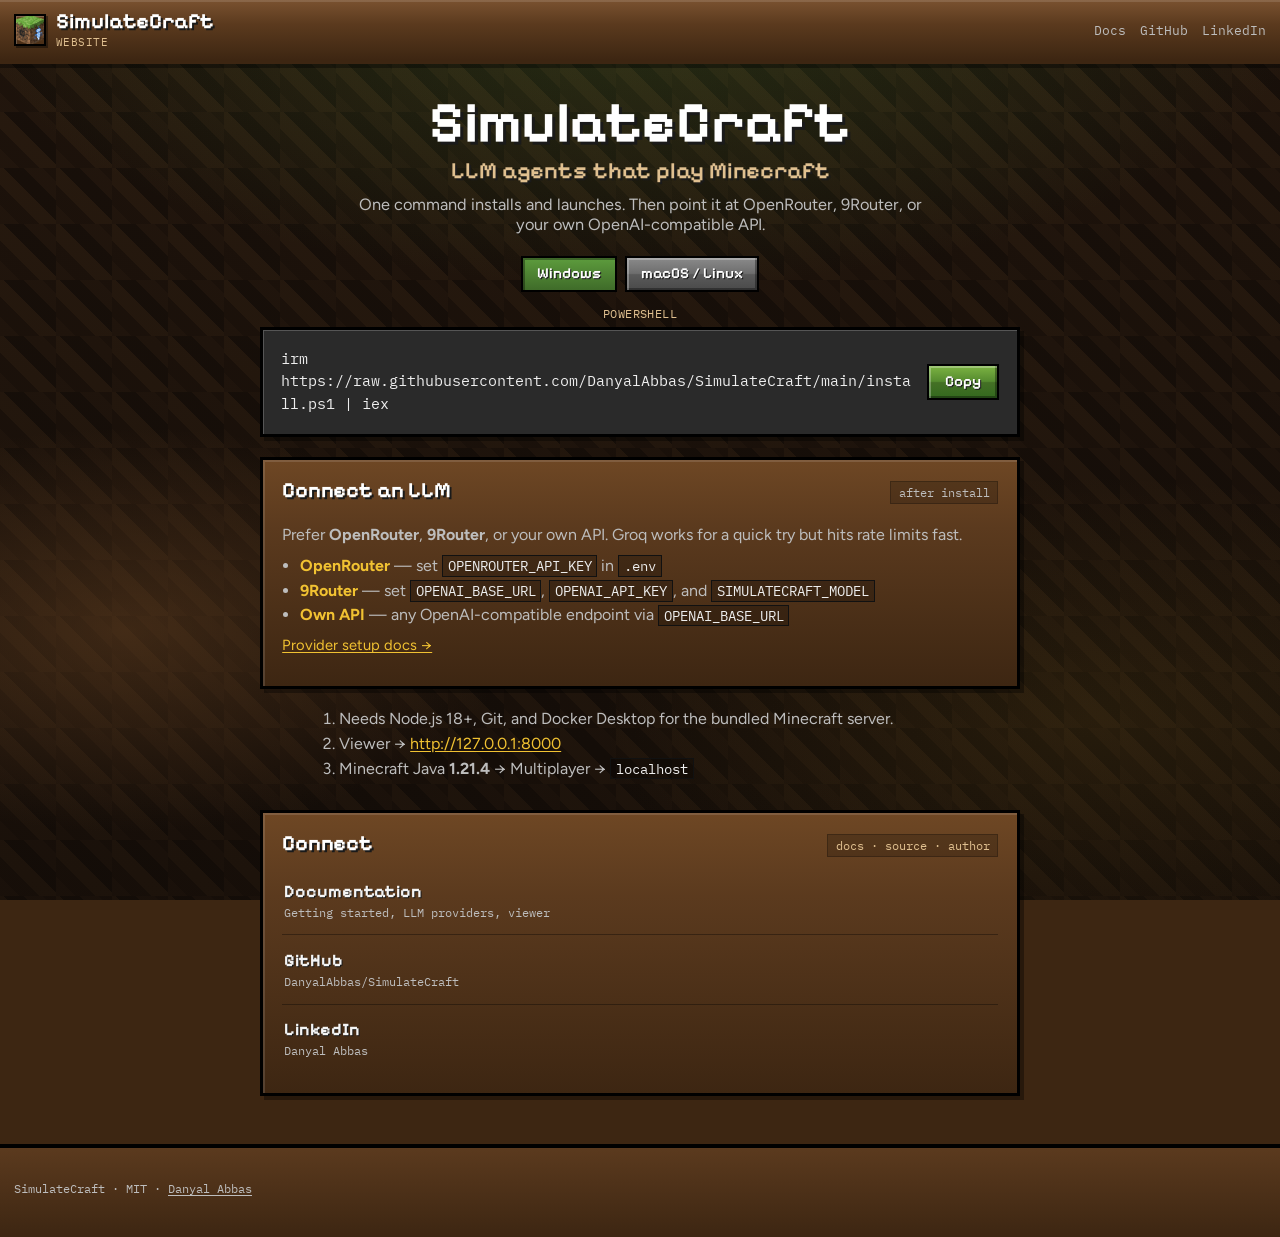
==== index.html @ f3c2bd9a "initial" ====
<!DOCTYPE html>
<html lang="en">
<head>
  <meta charset="utf-8" />
  <meta name="viewport" content="width=device-width, initial-scale=1" />
  <title>SimulateCraft — LLM agents in Minecraft</title>
  <meta name="description" content="Spawn LLM-powered agents in Minecraft. Install in one command, then connect OpenRouter, 9Router, or your own API." />
  <link rel="icon" type="image/png" href="assets/icon.png" />
  <link rel="apple-touch-icon" href="assets/icon.png" />
  <link rel="preconnect" href="https://fonts.googleapis.com" />
  <link rel="preconnect" href="https://fonts.gstatic.com" crossorigin />
  <link href="https://fonts.googleapis.com/css2?family=IBM+Plex+Mono:wght@400;500&family=Pixelify+Sans:wght@500;600;700&family=Figtree:wght@400;500;600;700&display=swap" rel="stylesheet" />
  <link rel="stylesheet" href="styles.css" />
</head>
<body>
  <div class="world-bg" aria-hidden="true"></div>

  <header class="topbar">
    <a class="brand" href="#top">
      <img class="brand-icon" src="assets/icon.png" alt="" width="32" height="32" />
      <span class="brand-text">
        <span class="brand-name">SimulateCraft</span>
        <span class="tagline">Website</span>
      </span>
    </a>
    <nav class="nav">
      <a href="https://danyalabbas.github.io/SimulateCraft/">Docs</a>
      <a href="https://github.com/DanyalAbbas/SimulateCraft">GitHub</a>
      <a href="https://www.linkedin.com/in/danyalabbas">LinkedIn</a>
    </nav>
  </header>

  <main id="top" class="center-stage">
    <section class="hero-install" aria-label="Install SimulateCraft">
      <p class="hero-brand">SimulateCraft</p>
      <h1>LLM agents that play Minecraft</h1>
      <p class="lede">One command installs and launches. Then point it at OpenRouter, 9Router, or your own OpenAI-compatible API.</p>

      <div class="os-tabs" role="tablist" aria-label="Operating system">
        <button type="button" class="mc-btn is-active" data-os="windows" role="tab" aria-selected="true">Windows</button>
        <button type="button" class="mc-btn" data-os="unix" role="tab" aria-selected="false">macOS / Linux</button>
      </div>

      <div class="cmd-panel is-active" data-panel="windows">
        <p class="panel-label">PowerShell</p>
        <div class="cmd cmd-hero">
          <code id="cmd-win">irm https://raw.githubusercontent.com/DanyalAbbas/SimulateCraft/main/install.ps1 | iex</code>
          <button type="button" class="mc-btn mc-btn-green copy" data-copy="cmd-win">Copy</button>
        </div>
      </div>

      <div class="cmd-panel" data-panel="unix" hidden>
        <p class="panel-label">Terminal</p>
        <div class="cmd cmd-hero">
          <code id="cmd-unix">curl -fsSL https://raw.githubusercontent.com/DanyalAbbas/SimulateCraft/main/install.sh | bash</code>
          <button type="button" class="mc-btn mc-btn-green copy" data-copy="cmd-unix">Copy</button>
        </div>
      </div>

      <div class="llm-note panel">
        <div class="panel-title">
          <h2>Connect an LLM</h2>
          <p class="panel-sub">after install</p>
        </div>
        <p>Prefer <strong>OpenRouter</strong>, <strong>9Router</strong>, or your own API. Groq works for a quick try but hits rate limits fast.</p>
        <ul class="llm-list">
          <li><span class="who">OpenRouter</span> — set <code>OPENROUTER_API_KEY</code> in <code>.env</code></li>
          <li><span class="who">9Router</span> — set <code>OPENAI_BASE_URL</code>, <code>OPENAI_API_KEY</code>, and <code>SIMULATECRAFT_MODEL</code></li>
          <li><span class="who">Own API</span> — any OpenAI-compatible endpoint via <code>OPENAI_BASE_URL</code></li>
        </ul>
        <p class="hint"><a href="https://danyalabbas.github.io/SimulateCraft/llm-providers/">Provider setup docs →</a></p>
      </div>

      <ol class="after">
        <li>Needs Node.js 18+, Git, and Docker Desktop for the bundled Minecraft server.</li>
        <li>Viewer → <a href="http://127.0.0.1:8000">http://127.0.0.1:8000</a></li>
        <li>Minecraft Java <strong>1.21.4</strong> → Multiplayer → <code>localhost</code></li>
      </ol>
    </section>

    <section class="links" id="connect">
      <div class="section-inner panel">
        <div class="panel-title">
          <h2>Connect</h2>
          <p class="panel-sub">docs · source · author</p>
        </div>
        <ul class="link-list">
          <li>
            <a href="https://danyalabbas.github.io/SimulateCraft/">
              <span class="link-title">Documentation</span>
              <span class="link-meta">Getting started, LLM providers, viewer</span>
            </a>
          </li>
          <li>
            <a href="https://github.com/DanyalAbbas/SimulateCraft">
              <span class="link-title">GitHub</span>
              <span class="link-meta">DanyalAbbas/SimulateCraft</span>
            </a>
          </li>
          <li>
            <a href="https://www.linkedin.com/in/danyalabbas">
              <span class="link-title">LinkedIn</span>
              <span class="link-meta">Danyal Abbas</span>
            </a>
          </li>
        </ul>
      </div>
    </section>
  </main>

  <footer class="foot">
    <p>SimulateCraft · MIT · <a href="https://github.com/DanyalAbbas">Danyal Abbas</a></p>
  </footer>

  <script src="site.js"></script>
</body>
</html>
---- styles.css ----
:root {
  --dirt: #5b3a1e;
  --dirt-dark: #3d2612;
  --dirt-mid: #6e4724;
  --grass: #5d9c3d;
  --grass-dark: #3f6b29;
  --grass-light: #8bc34a;
  --ink: #f4f4f4;
  --ink-dim: #bdbdbd;
  --gold: #f1c232;
  --font-pixel: "Pixelify Sans", sans-serif;
  --font-ui: "Figtree", sans-serif;
  --font-mono: "IBM Plex Mono", ui-monospace, monospace;
}

*, *::before, *::after { box-sizing: border-box; }
html { scroll-behavior: smooth; }

body {
  margin: 0;
  min-height: 100vh;
  color: var(--ink);
  font-family: var(--font-ui);
  background: var(--dirt-dark);
  position: relative;
  display: flex;
  flex-direction: column;
}

a { color: var(--gold); text-underline-offset: 0.15em; }
a:hover { color: #ffe082; }

.world-bg {
  pointer-events: none;
  position: fixed;
  inset: 0;
  z-index: 0;
  background-color: #1a120c;
  background-image:
    radial-gradient(ellipse 90% 55% at 50% 0%, rgba(93, 156, 61, 0.22), transparent 58%),
    radial-gradient(ellipse 70% 50% at 85% 80%, rgba(241, 194, 50, 0.08), transparent 55%),
    radial-gradient(ellipse 60% 45% at 10% 70%, rgba(110, 71, 36, 0.45), transparent 50%),
    linear-gradient(180deg, rgba(12, 8, 5, 0.25) 0%, rgba(12, 8, 5, 0.55) 100%),
    repeating-linear-gradient(
      45deg,
      #2a1b10 0 14px,
      #23160d 14px 28px,
      #312012 28px 42px,
      #1c120b 42px 56px
    ),
    repeating-linear-gradient(
      -45deg,
      transparent 0 18px,
      rgba(0, 0, 0, 0.12) 18px 36px
    );
  background-size: auto, auto, auto, auto, 56px 56px, 56px 56px;
}

.topbar, main, .foot { position: relative; z-index: 1; }

.topbar {
  position: sticky;
  top: 0;
  z-index: 20;
  display: flex;
  align-items: center;
  justify-content: space-between;
  gap: 12px;
  min-height: 64px;
  padding: 8px 14px;
  border-bottom: 4px solid var(--dirt-dark);
  background: linear-gradient(180deg, #7a5230 0%, var(--dirt) 40%, var(--dirt-dark) 100%);
  box-shadow: inset 0 2px 0 rgba(255, 255, 255, 0.12), 0 4px 0 rgba(0, 0, 0, 0.35);
}

.brand {
  display: flex;
  align-items: center;
  gap: 10px;
  color: inherit;
  text-decoration: none;
  min-width: 0;
}

.brand-icon {
  width: 32px;
  height: 32px;
  flex-shrink: 0;
  object-fit: cover;
  border: 2px solid #000;
  box-shadow:
    inset 1px 1px 0 rgba(255, 255, 255, 0.2),
    2px 2px 0 rgba(0, 0, 0, 0.4);
  image-rendering: auto;
}

.hero-icon {
  display: block;
  width: clamp(72px, 16vw, 104px);
  height: clamp(72px, 16vw, 104px);
  margin: 0 auto 0.85rem;
  object-fit: cover;
  border: 3px solid #000;
  box-shadow:
    inset 2px 2px 0 rgba(255, 255, 255, 0.15),
    4px 4px 0 rgba(0, 0, 0, 0.45);
}

.brand-text { display: flex; flex-direction: column; gap: 2px; min-width: 0; }
.brand-name {
  font-family: var(--font-pixel);
  font-size: 1.35rem;
  font-weight: 700;
  color: #fff;
  text-shadow: 2px 2px 0 #1a1a1a;
  line-height: 1;
}
.tagline {
  font-family: var(--font-mono);
  font-size: 0.7rem;
  color: #e0c090;
  letter-spacing: 0.04em;
  text-transform: uppercase;
}

.nav {
  display: flex;
  flex-wrap: wrap;
  align-items: center;
  justify-content: flex-end;
  gap: 8px 14px;
}
.nav a {
  color: var(--ink-dim);
  text-decoration: none;
  font-family: var(--font-mono);
  font-size: 0.8rem;
}
.nav a:hover { color: #fff; }

.mc-btn {
  appearance: none;
  display: inline-flex;
  align-items: center;
  justify-content: center;
  height: 36px;
  min-width: 72px;
  padding: 0 14px;
  font-family: var(--font-pixel);
  font-size: 0.95rem;
  font-weight: 600;
  color: #fff;
  text-decoration: none;
  text-shadow: 1px 1px 0 #1a1a1a;
  background: linear-gradient(180deg, #8a8a8a 0%, #6e6e6e 48%, #5a5a5a 52%, #4a4a4a 100%);
  border: 2px solid #000;
  box-shadow:
    inset 2px 2px 0 rgba(255, 255, 255, 0.28),
    inset -2px -2px 0 rgba(0, 0, 0, 0.35);
  cursor: pointer;
  line-height: 1;
  white-space: nowrap;
}
.mc-btn:hover { filter: brightness(1.08); color: #fff; }
.mc-btn:active {
  box-shadow: inset -1px -1px 0 rgba(255, 255, 255, 0.15), inset 2px 2px 0 rgba(0, 0, 0, 0.4);
  transform: translateY(1px);
}
.mc-btn-green {
  background: linear-gradient(180deg, #7cb342 0%, #558b2f 48%, #447025 52%, #33691e 100%);
}
.mc-btn.is-active {
  background: linear-gradient(180deg, #5d9c3d 0%, #3f6b29 100%);
  box-shadow: inset 2px 2px 0 rgba(0, 0, 0, 0.35);
}

.center-stage {
  flex: 1;
  display: flex;
  flex-direction: column;
  align-items: center;
  justify-content: center;
  padding: 2rem 1rem 3rem;
  gap: 2rem;
}

.hero-install {
  width: min(760px, 100%);
  text-align: center;
  animation: rise 0.7s ease-out both;
}

.hero-brand {
  margin: 0 0 0.4rem;
  font-family: var(--font-pixel);
  font-size: clamp(2.2rem, 7vw, 3.6rem);
  font-weight: 700;
  line-height: 0.95;
  color: #fff;
  text-shadow: 3px 3px 0 #1a1a1a;
}

.hero-install h1 {
  margin: 0 0 0.65rem;
  font-family: var(--font-pixel);
  font-size: clamp(1.1rem, 2.8vw, 1.45rem);
  font-weight: 600;
  color: #e0c090;
  text-shadow: 2px 2px 0 #1a1a1a;
}

.lede {
  margin: 0 auto 1.35rem;
  max-width: 36rem;
  color: var(--ink-dim);
  font-size: 1.02rem;
}

.os-tabs {
  display: inline-flex;
  flex-wrap: wrap;
  justify-content: center;
  gap: 8px;
  margin-bottom: 0.85rem;
}

.cmd-panel[hidden] { display: none !important; }
.cmd-panel { text-align: left; margin-bottom: 1.25rem; }

.panel-label {
  margin: 0 0 0.4rem;
  font-family: var(--font-mono);
  font-size: 0.72rem;
  color: #e0c090;
  letter-spacing: 0.04em;
  text-transform: uppercase;
  text-align: center;
}

.cmd {
  display: grid;
  grid-template-columns: 1fr auto;
  gap: 10px;
  align-items: center;
  padding: 0.95rem 1rem;
  background: #2a2a2a;
  border: 2px solid #111;
  box-shadow: inset 1px 1px 0 #555, 4px 4px 0 rgba(0, 0, 0, 0.35);
}

.cmd-hero {
  border-width: 3px;
  border-color: #000;
  padding: 1.1rem 1.15rem;
}

.cmd code {
  display: block;
  white-space: pre-wrap;
  word-break: break-word;
  font-family: var(--font-mono);
  font-size: clamp(0.78rem, 2vw, 0.92rem);
  line-height: 1.55;
  color: #eee;
  text-align: left;
}

.panel {
  background: linear-gradient(180deg, #6e4724 0%, var(--dirt) 30%, var(--dirt-dark) 100%);
  border: 3px solid #000;
  box-shadow: inset 2px 2px 0 rgba(255, 255, 255, 0.12), 4px 4px 0 rgba(0, 0, 0, 0.35);
  padding: 1.1rem 1.2rem 1.25rem;
  text-align: left;
}

.llm-note { margin-bottom: 1.25rem; }

.panel-title {
  display: flex;
  align-items: baseline;
  justify-content: space-between;
  gap: 12px;
  margin-bottom: 0.55rem;
  flex-wrap: wrap;
}

.panel-title h2 {
  margin: 0;
  font-family: var(--font-pixel);
  font-size: 1.35rem;
  color: #fff;
  text-shadow: 2px 2px 0 #1a1a1a;
}

.panel-sub {
  margin: 0;
  font-family: var(--font-mono);
  font-size: 0.72rem;
  color: #e0c090;
  border: 1px solid rgba(0, 0, 0, 0.25);
  background: rgba(0, 0, 0, 0.2);
  padding: 0.2rem 0.45rem;
}

.llm-note p { margin: 0 0 0.75rem; color: var(--ink-dim); }

.llm-list {
  margin: 0 0 0.75rem;
  padding-left: 1.1rem;
  color: var(--ink-dim);
}
.llm-list li + li { margin-top: 0.35rem; }
.llm-list .who { color: var(--gold); font-weight: 700; }
.llm-list code, .after code {
  font-family: var(--font-mono);
  font-size: 0.85em;
  color: #eee;
  background: rgba(0, 0, 0, 0.25);
  padding: 0.05rem 0.3rem;
  border: 1px solid #111;
}

.hint { margin: 0; font-size: 0.92rem; }

.after {
  margin: 0 auto;
  max-width: 40rem;
  padding-left: 1.2rem;
  color: var(--ink-dim);
  text-align: left;
}
.after li + li { margin-top: 0.35rem; }

.links { width: min(760px, 100%); }
.section-inner { width: 100%; }

.link-list { list-style: none; margin: 0; padding: 0; }
.link-list li { border-top: 1px solid rgba(0, 0, 0, 0.35); }
.link-list li:first-child { border-top: 0; }
.link-list a {
  display: flex;
  flex-direction: column;
  gap: 0.15rem;
  padding: 0.9rem 0.1rem;
  color: inherit;
  text-decoration: none;
}
.link-list a:hover { color: var(--gold); }
.link-title {
  font-family: var(--font-pixel);
  font-size: 1.1rem;
  font-weight: 700;
  text-shadow: 1px 1px 0 #1a1a1a;
}
.link-meta { color: var(--ink-dim); font-family: var(--font-mono); font-size: 0.78rem; }

.foot {
  padding: 1.25rem 14px 1.75rem;
  border-top: 4px solid #000;
  background: linear-gradient(180deg, var(--dirt) 0%, var(--dirt-dark) 100%);
  color: var(--ink-dim);
  font-family: var(--font-mono);
  font-size: 0.78rem;
}
.foot a { color: var(--ink-dim); }
.foot a:hover { color: var(--gold); }

@keyframes rise {
  from { opacity: 0; transform: translateY(12px); }
  to { opacity: 1; transform: translateY(0); }
}

@media (max-width: 720px) {
  .nav a { display: none; }
  .cmd { grid-template-columns: 1fr; }
  .mc-btn.copy { width: 100%; }
}
@media (prefers-reduced-motion: reduce) {
  html { scroll-behavior: auto; }
  .hero-install { animation: none; }
}
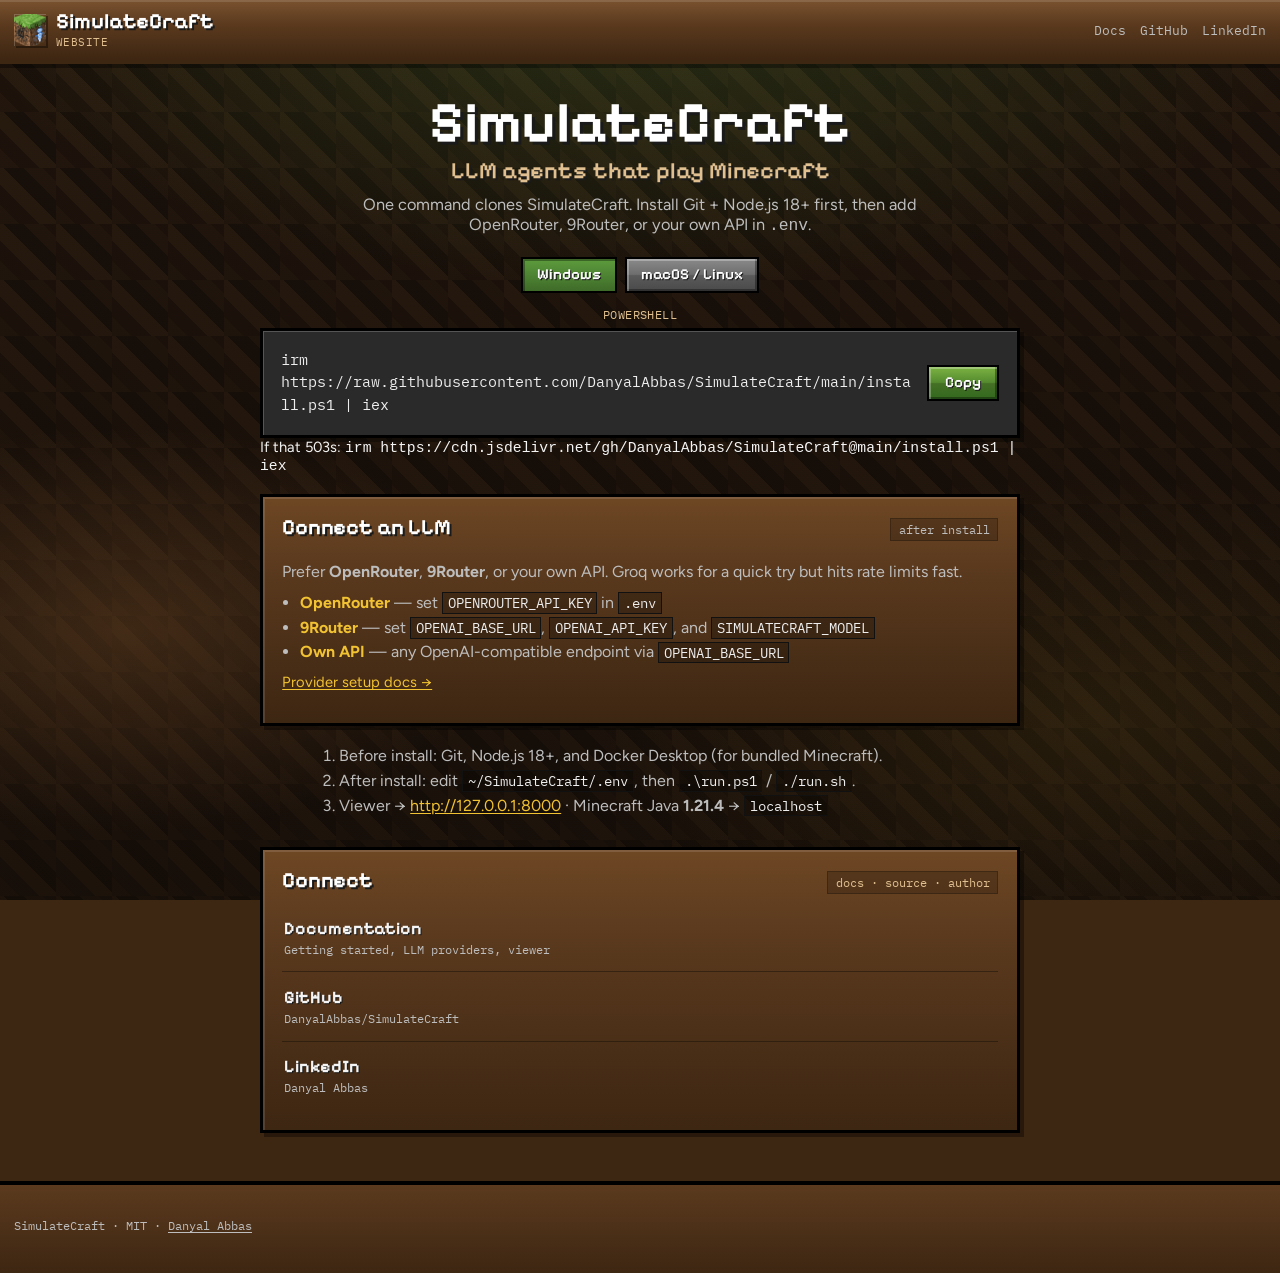
==== commit 243f7b38: "Add Google Sheets setup and agent form functionality" ====
--- a/index.html
+++ b/index.html
@@ -24,9 +24,9 @@
       </span>
     </a>
     <nav class="nav">
-      <a href="https://danyalabbas.github.io/SimulateCraft/">Docs</a>
-      <a href="https://github.com/DanyalAbbas/SimulateCraft">GitHub</a>
-      <a href="https://www.linkedin.com/in/danyalabbas">LinkedIn</a>
+      <a href="https://danyalabbas.github.io/SimulateCraft/" target="_blank" rel="noopener noreferrer">Docs</a>
+      <a href="https://github.com/DanyalAbbas/SimulateCraft" target="_blank" rel="noopener noreferrer">GitHub</a>
+      <a href="https://www.linkedin.com/in/danyalabbas" target="_blank" rel="noopener noreferrer">LinkedIn</a>
     </nav>
   </header>
 
@@ -34,7 +34,7 @@
     <section class="hero-install" aria-label="Install SimulateCraft">
       <p class="hero-brand">SimulateCraft</p>
       <h1>LLM agents that play Minecraft</h1>
-      <p class="lede">One command installs and launches. Then point it at OpenRouter, 9Router, or your own OpenAI-compatible API.</p>
+      <p class="lede">One command clones SimulateCraft. Install Git + Node.js 18+ first, then add OpenRouter, 9Router, or your own API in <code>.env</code>.</p>
 
       <div class="os-tabs" role="tablist" aria-label="Operating system">
         <button type="button" class="mc-btn is-active" data-os="windows" role="tab" aria-selected="true">Windows</button>
@@ -47,6 +47,7 @@
           <code id="cmd-win">irm https://raw.githubusercontent.com/DanyalAbbas/SimulateCraft/main/install.ps1 | iex</code>
           <button type="button" class="mc-btn mc-btn-green copy" data-copy="cmd-win">Copy</button>
         </div>
+        <p class="hint">If that 503s: <code>irm https://cdn.jsdelivr.net/gh/DanyalAbbas/SimulateCraft@main/install.ps1 | iex</code></p>
       </div>
 
       <div class="cmd-panel" data-panel="unix" hidden>
@@ -68,13 +69,13 @@
           <li><span class="who">9Router</span> — set <code>OPENAI_BASE_URL</code>, <code>OPENAI_API_KEY</code>, and <code>SIMULATECRAFT_MODEL</code></li>
           <li><span class="who">Own API</span> — any OpenAI-compatible endpoint via <code>OPENAI_BASE_URL</code></li>
         </ul>
-        <p class="hint"><a href="https://danyalabbas.github.io/SimulateCraft/llm-providers/">Provider setup docs →</a></p>
+        <p class="hint"><a href="https://danyalabbas.github.io/SimulateCraft/llm-providers/" target="_blank" rel="noopener noreferrer">Provider setup docs →</a></p>
       </div>
 
       <ol class="after">
-        <li>Needs Node.js 18+, Git, and Docker Desktop for the bundled Minecraft server.</li>
-        <li>Viewer → <a href="http://127.0.0.1:8000">http://127.0.0.1:8000</a></li>
-        <li>Minecraft Java <strong>1.21.4</strong> → Multiplayer → <code>localhost</code></li>
+        <li>Before install: Git, Node.js 18+, and Docker Desktop (for bundled Minecraft).</li>
+        <li>After install: edit <code>~/SimulateCraft/.env</code>, then <code>.\run.ps1</code> / <code>./run.sh</code>.</li>
+        <li>Viewer → <a href="http://127.0.0.1:8000">http://127.0.0.1:8000</a> · Minecraft Java <strong>1.21.4</strong> → <code>localhost</code></li>
       </ol>
     </section>
 
@@ -86,19 +87,19 @@
         </div>
         <ul class="link-list">
           <li>
-            <a href="https://danyalabbas.github.io/SimulateCraft/">
+            <a href="https://danyalabbas.github.io/SimulateCraft/" target="_blank" rel="noopener noreferrer">
               <span class="link-title">Documentation</span>
               <span class="link-meta">Getting started, LLM providers, viewer</span>
             </a>
           </li>
           <li>
-            <a href="https://github.com/DanyalAbbas/SimulateCraft">
+            <a href="https://github.com/DanyalAbbas/SimulateCraft" target="_blank" rel="noopener noreferrer">
               <span class="link-title">GitHub</span>
               <span class="link-meta">DanyalAbbas/SimulateCraft</span>
             </a>
           </li>
           <li>
-            <a href="https://www.linkedin.com/in/danyalabbas">
+            <a href="https://www.linkedin.com/in/danyalabbas" target="_blank" rel="noopener noreferrer">
               <span class="link-title">LinkedIn</span>
               <span class="link-meta">Danyal Abbas</span>
             </a>
@@ -109,7 +110,7 @@
   </main>
 
   <footer class="foot">
-    <p>SimulateCraft · MIT · <a href="https://github.com/DanyalAbbas">Danyal Abbas</a></p>
+    <p>SimulateCraft · MIT · <a href="https://github.com/DanyalAbbas" target="_blank" rel="noopener noreferrer">Danyal Abbas</a></p>
   </footer>
 
   <script src="site.js"></script>
--- a/styles.css
+++ b/styles.css
@@ -87,7 +87,6 @@
   height: 32px;
   flex-shrink: 0;
   object-fit: cover;
-  border: 2px solid #000;
   box-shadow:
     inset 1px 1px 0 rgba(255, 255, 255, 0.2),
     2px 2px 0 rgba(0, 0, 0, 0.4);
@@ -100,7 +99,6 @@
   height: clamp(72px, 16vw, 104px);
   margin: 0 auto 0.85rem;
   object-fit: cover;
-  border: 3px solid #000;
   box-shadow:
     inset 2px 2px 0 rgba(255, 255, 255, 0.15),
     4px 4px 0 rgba(0, 0, 0, 0.45);
@@ -375,6 +373,281 @@
   .cmd { grid-template-columns: 1fr; }
   .mc-btn.copy { width: 100%; }
 }
+/* ============================================================
+   FORM STYLES
+   ============================================================ */
+
+.agent-form {
+  width: min(1100px, 100%);
+}
+
+.form-layout {
+  display: grid;
+  grid-template-columns: 1fr 380px;
+  gap: 1.5rem;
+  align-items: start;
+}
+
+.form-left {
+  display: flex;
+  flex-direction: column;
+  gap: 1.5rem;
+}
+
+.form-right {
+  display: flex;
+  flex-direction: column;
+  gap: 1.5rem;
+  position: sticky;
+  top: 80px;
+}
+
+.form-section {
+  display: flex;
+  flex-direction: column;
+  gap: 1rem;
+}
+
+.form-group {
+  display: flex;
+  flex-direction: column;
+  gap: 0.35rem;
+}
+
+.form-label {
+  font-family: var(--font-pixel);
+  font-size: 0.95rem;
+  color: #fff;
+  text-shadow: 1px 1px 0 #1a1a1a;
+}
+
+.form-input {
+  font-family: var(--font-ui);
+  font-size: 1rem;
+  padding: 0.6rem 0.75rem;
+  background: rgba(0, 0, 0, 0.3);
+  border: 2px solid #000;
+  color: var(--ink);
+  box-shadow: inset 1px 1px 0 #555;
+}
+
+.form-input:focus {
+  outline: 2px solid var(--gold);
+  outline-offset: 2px;
+}
+
+.form-input::placeholder {
+  color: var(--ink-dim);
+  opacity: 0.6;
+}
+
+.form-textarea {
+  resize: vertical;
+  min-height: 80px;
+}
+
+.radio-row {
+  display: flex;
+  flex-wrap: wrap;
+  gap: 8px;
+}
+
+.radio-btn {
+  cursor: pointer;
+}
+
+.radio-btn input[type="radio"] {
+  display: none;
+}
+
+.radio-btn.is-active {
+  background: linear-gradient(180deg, #5d9c3d 0%, #3f6b29 100%);
+  box-shadow: inset 2px 2px 0 rgba(0, 0, 0, 0.35);
+}
+
+.radio-btn:has(input:checked) {
+  background: linear-gradient(180deg, #5d9c3d 0%, #3f6b29 100%);
+  box-shadow: inset 2px 2px 0 rgba(0, 0, 0, 0.35);
+}
+
+/* QUIZ */
+.quiz-intro {
+  margin: 0;
+  color: var(--ink-dim);
+  font-size: 0.95rem;
+}
+
+.quiz-container {
+  display: flex;
+  flex-direction: column;
+  gap: 1.1rem;
+}
+
+.quiz-question {
+  padding: 0.75rem 0.85rem;
+  background: rgba(0, 0, 0, 0.2);
+  border: 2px solid rgba(0, 0, 0, 0.3);
+}
+
+.quiz-text {
+  margin: 0 0 0.5rem;
+  color: var(--ink);
+  font-size: 0.95rem;
+}
+
+.quiz-scale {
+  display: flex;
+  align-items: center;
+  gap: 0.5rem;
+  flex-wrap: wrap;
+}
+
+.scale-label {
+  font-family: var(--font-mono);
+  font-size: 0.65rem;
+  color: var(--ink-dim);
+  text-transform: uppercase;
+  letter-spacing: 0.04em;
+  min-width: 50px;
+}
+
+.quiz-options {
+  display: flex;
+  gap: 6px;
+}
+
+.quiz-opt {
+  cursor: pointer;
+}
+
+.quiz-opt input[type="radio"] {
+  display: none;
+}
+
+.quiz-num {
+  display: inline-flex;
+  align-items: center;
+  justify-content: center;
+  width: 32px;
+  height: 32px;
+  font-family: var(--font-mono);
+  font-size: 0.85rem;
+  font-weight: 500;
+  color: var(--ink);
+  background: rgba(0, 0, 0, 0.3);
+  border: 2px solid #000;
+  box-shadow: inset 1px 1px 0 rgba(255, 255, 255, 0.15);
+  transition: background 0.15s;
+}
+
+.quiz-opt input[type="radio"]:checked + .quiz-num {
+  background: var(--grass);
+  color: #fff;
+  text-shadow: 1px 1px 0 #1a1a1a;
+}
+
+.quiz-num:hover {
+  background: rgba(93, 156, 61, 0.4);
+}
+
+/* CHART */
+.chart-wrap {
+  display: flex;
+  flex-direction: column;
+  align-items: center;
+  gap: 0.5rem;
+  margin-top: 0.5rem;
+}
+
+.chart-label {
+  margin: 0;
+  font-family: var(--font-mono);
+  font-size: 0.75rem;
+  color: var(--ink-dim);
+  text-transform: uppercase;
+}
+
+/* SKIN VIEWER */
+.skin-intro {
+  margin: 0;
+  color: var(--ink-dim);
+  font-size: 0.95rem;
+}
+
+.skin-viewer-wrap {
+  display: flex;
+  justify-content: center;
+  background: rgba(0, 0, 0, 0.25);
+  border: 2px solid #000;
+  padding: 0.5rem;
+}
+
+#skin-viewer {
+  display: block;
+}
+
+.skin-actions {
+  display: flex;
+  align-items: center;
+  gap: 1rem;
+  margin-top: 0.5rem;
+}
+
+.skin-name {
+  font-family: var(--font-mono);
+  font-size: 0.85rem;
+  color: var(--gold);
+}
+
+/* SUBMIT */
+.submit-row {
+  display: flex;
+  justify-content: center;
+}
+
+.submit-btn {
+  height: 44px;
+  min-width: 160px;
+  font-size: 1.1rem;
+}
+
+.form-status {
+  text-align: center;
+  font-family: var(--font-mono);
+  font-size: 0.85rem;
+  padding: 0.6rem 0.8rem;
+  border: 2px solid #000;
+}
+
+.form-success {
+  background: rgba(93, 156, 61, 0.3);
+  color: var(--grass-light);
+  border-color: var(--grass);
+}
+
+.form-error {
+  background: rgba(200, 40, 40, 0.3);
+  color: #ff8a80;
+  border-color: #c62828;
+}
+
+/* RESPONSIVE */
+@media (max-width: 900px) {
+  .form-layout {
+    grid-template-columns: 1fr;
+  }
+  .form-right {
+    position: static;
+  }
+}
+
+@media (max-width: 720px) {
+  .quiz-scale { flex-direction: column; align-items: flex-start; }
+  .scale-label { min-width: auto; }
+  .skin-viewer-wrap { overflow: hidden; }
+  #skin-viewer { max-width: 100%; height: auto; }
+}
+
 @media (prefers-reduced-motion: reduce) {
   html { scroll-behavior: auto; }
   .hero-install { animation: none; }
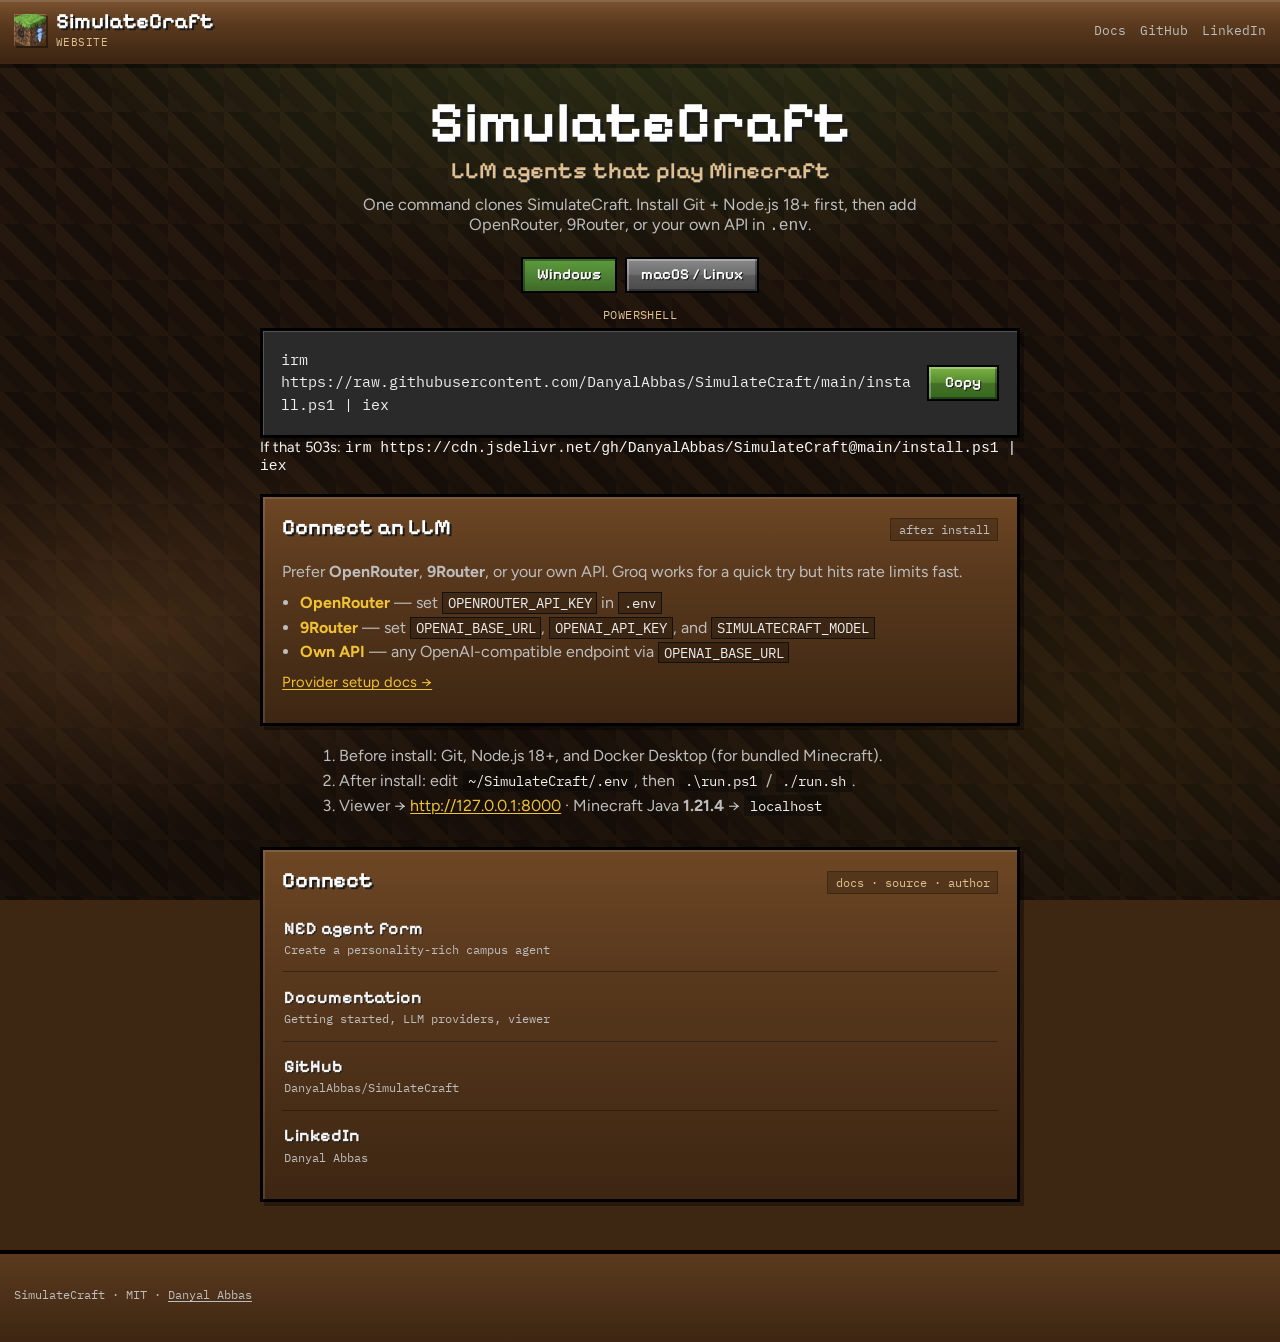
==== commit d72ec1c0: "feat: Enhance NED agent form with new personality traits and role details - Updated form.js to inclu" ====
--- a/index.html
+++ b/index.html
@@ -87,6 +87,12 @@
         </div>
         <ul class="link-list">
           <li>
+            <a href="ned-form.html">
+              <span class="link-title">NED agent form</span>
+              <span class="link-meta">Create a personality-rich campus agent</span>
+            </a>
+          </li>
+          <li>
             <a href="https://danyalabbas.github.io/SimulateCraft/" target="_blank" rel="noopener noreferrer">
               <span class="link-title">Documentation</span>
               <span class="link-meta">Getting started, LLM providers, viewer</span>
--- a/styles.css
+++ b/styles.css
@@ -369,7 +369,6 @@
 }
 
 @media (max-width: 720px) {
-  .nav a { display: none; }
   .cmd { grid-template-columns: 1fr; }
   .mc-btn.copy { width: 100%; }
 }
@@ -412,6 +411,32 @@
   display: flex;
   flex-direction: column;
   gap: 0.35rem;
+}
+
+.role-detail[hidden],
+.role-detail:not(.is-active) {
+  display: none !important;
+}
+
+.form-group.is-invalid .form-input,
+.form-group.is-invalid .radio-row,
+.quiz-question.is-invalid {
+  outline: 2px solid #ff8a80;
+  outline-offset: 2px;
+}
+
+.form-group.is-invalid .form-label,
+.quiz-question.is-invalid .quiz-text {
+  color: #ff8a80;
+}
+
+.form-group.is-invalid::after,
+.quiz-question.is-invalid::after {
+  content: "Required";
+  font-family: var(--font-mono);
+  font-size: 0.7rem;
+  color: #ff8a80;
+  margin-top: 0.15rem;
 }
 
 .form-label {
@@ -452,6 +477,70 @@
   gap: 8px;
 }
 
+.radio-row.wrap {
+  gap: 8px;
+}
+
+.optional {
+  font-family: var(--font-ui);
+  font-size: 0.8rem;
+  font-weight: 400;
+  color: var(--ink-dim);
+  text-transform: none;
+  letter-spacing: normal;
+}
+
+.check-grid {
+  display: flex;
+  flex-wrap: wrap;
+  gap: 8px;
+}
+
+.check-pill {
+  display: inline-flex;
+  align-items: center;
+  gap: 8px;
+  padding: 0.45rem 0.7rem;
+  font-family: var(--font-ui);
+  font-size: 0.9rem;
+  color: var(--ink);
+  background: rgba(0, 0, 0, 0.28);
+  border: 2px solid #000;
+  box-shadow: inset 1px 1px 0 rgba(255, 255, 255, 0.12);
+  cursor: pointer;
+}
+
+.check-pill input {
+  accent-color: var(--grass);
+}
+
+.check-pill:has(input:checked) {
+  background: rgba(93, 156, 61, 0.35);
+  border-color: var(--grass);
+}
+
+.quiz-progress {
+  margin: 0;
+  font-family: var(--font-mono);
+  font-size: 0.8rem;
+  color: var(--gold);
+}
+
+.persona-preview {
+  margin: 0;
+  max-height: 360px;
+  overflow: auto;
+  padding: 0.75rem;
+  font-family: var(--font-mono);
+  font-size: 0.72rem;
+  line-height: 1.45;
+  white-space: pre-wrap;
+  color: var(--ink);
+  background: rgba(0, 0, 0, 0.35);
+  border: 2px solid #000;
+  box-shadow: inset 1px 1px 0 #444;
+}
+
 .radio-btn {
   cursor: pointer;
 }
@@ -499,7 +588,6 @@
   display: flex;
   align-items: center;
   gap: 0.5rem;
-  flex-wrap: wrap;
 }
 
 .scale-label {
@@ -602,7 +690,9 @@
 /* SUBMIT */
 .submit-row {
   display: flex;
+  flex-wrap: wrap;
   justify-content: center;
+  gap: 10px;
 }
 
 .submit-btn {
@@ -642,10 +732,183 @@
 }
 
 @media (max-width: 720px) {
-  .quiz-scale { flex-direction: column; align-items: flex-start; }
-  .scale-label { min-width: auto; }
-  .skin-viewer-wrap { overflow: hidden; }
-  #skin-viewer { max-width: 100%; height: auto; }
+  .center-stage {
+    padding: 1rem 0.75rem 2.5rem;
+    gap: 1.25rem;
+    justify-content: flex-start;
+  }
+
+  .hero-install {
+    text-align: left;
+  }
+
+  .lede {
+    margin-left: 0;
+    margin-right: 0;
+    font-size: 0.98rem;
+  }
+
+  /* Keep Home reachable on the form */
+  .nav a { display: none; }
+  .nav a[href="index.html"],
+  .nav a[href="#top"] { display: inline; }
+
+  .agent-form {
+    width: 100%;
+  }
+
+  .form-layout {
+    gap: 1rem;
+  }
+
+  .form-left,
+  .form-right {
+    gap: 1rem;
+  }
+
+  .panel.form-section {
+    padding: 0.85rem;
+  }
+
+  .form-input {
+    font-size: 16px; /* avoid iOS zoom on focus */
+    min-height: 44px;
+    width: 100%;
+  }
+
+  select.form-input {
+    appearance: auto;
+    -webkit-appearance: menulist;
+  }
+
+  .form-textarea {
+    min-height: 96px;
+  }
+
+  .radio-row,
+  .radio-row.wrap {
+    gap: 8px;
+  }
+
+  .radio-btn {
+    flex: 1 1 calc(50% - 8px);
+    min-height: 44px;
+    height: auto;
+    padding: 0.55rem 0.6rem;
+    justify-content: center;
+    text-align: center;
+    white-space: normal;
+    line-height: 1.2;
+  }
+
+  .check-grid {
+    gap: 8px;
+  }
+
+  .check-pill {
+    flex: 1 1 100%;
+    min-height: 44px;
+  }
+
+  .quiz-question {
+    padding: 0.7rem;
+  }
+
+  .quiz-scale {
+    display: grid;
+    grid-template-columns: 1fr;
+    gap: 0.45rem;
+    align-items: stretch;
+  }
+
+  .quiz-scale .scale-label {
+    display: none;
+  }
+
+  .quiz-scale::before {
+    content: "1 Disagree  →  5 Agree";
+    font-family: var(--font-mono);
+    font-size: 0.65rem;
+    color: var(--ink-dim);
+    text-transform: uppercase;
+    letter-spacing: 0.04em;
+  }
+
+  .quiz-options {
+    display: grid;
+    grid-template-columns: repeat(5, 1fr);
+    gap: 6px;
+    width: 100%;
+  }
+
+  .quiz-opt {
+    display: block;
+  }
+
+  .quiz-num {
+    width: 100%;
+    min-height: 44px;
+    height: 44px;
+    font-size: 1rem;
+  }
+
+  .skin-viewer-wrap {
+    overflow: hidden;
+    padding: 0.35rem;
+  }
+
+  #skin-viewer {
+    display: block;
+    max-width: 100%;
+    width: 100% !important;
+    height: auto !important;
+    margin: 0 auto;
+  }
+
+  .skin-actions {
+    flex-wrap: wrap;
+  }
+
+  .skin-actions .mc-btn {
+    min-height: 44px;
+  }
+
+  .chart-wrap canvas {
+    max-width: 100%;
+    height: auto !important;
+  }
+
+  .persona-preview {
+    max-height: 240px;
+    font-size: 0.68rem;
+  }
+
+  .submit-row {
+    flex-direction: column;
+    align-items: stretch;
+    position: sticky;
+    bottom: 0;
+    z-index: 15;
+    padding: 0.65rem 0 calc(0.65rem + env(safe-area-inset-bottom, 0px));
+    background: linear-gradient(180deg, transparent, rgba(26, 18, 12, 0.92) 28%);
+  }
+
+  .submit-row .mc-btn {
+    width: 100%;
+    min-height: 48px;
+  }
+
+  .form-status {
+    font-size: 0.8rem;
+    word-break: break-word;
+  }
+}
+
+@media (max-width: 420px) {
+  .brand-text .tagline { display: none; }
+  .radio-btn {
+    flex: 1 1 100%;
+  }
 }
 
 @media (prefers-reduced-motion: reduce) {
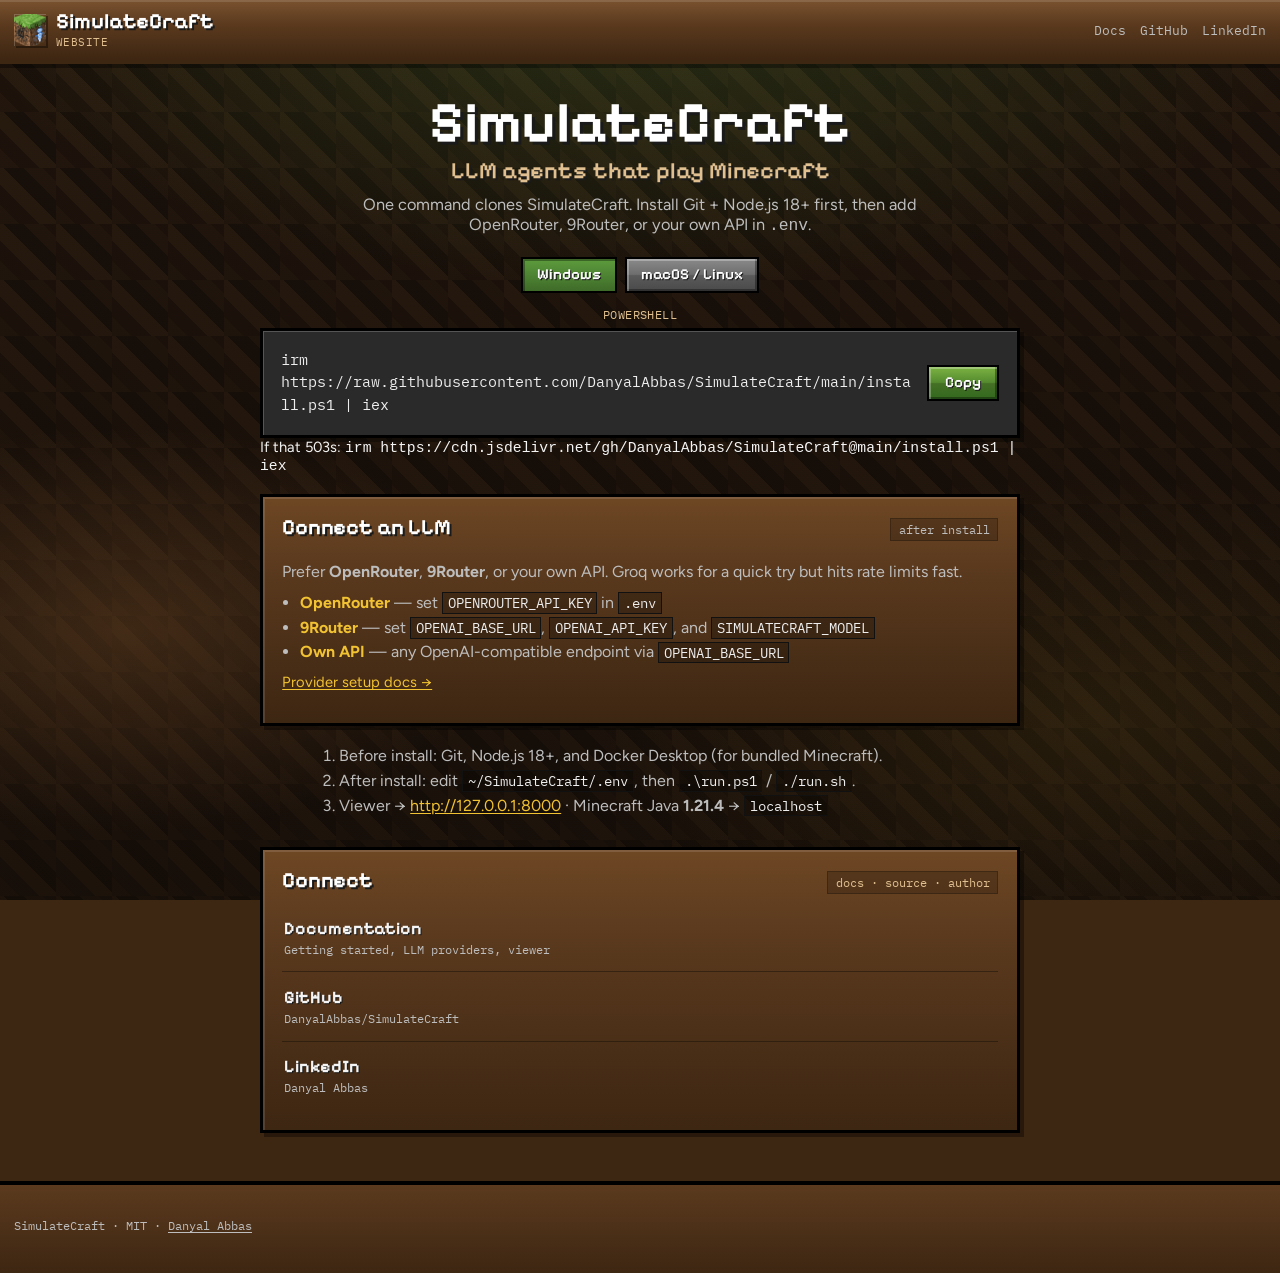
==== commit 9a14a921: "refactor: Update README and index.html to improve clarity and remove outdated links" ====
--- a/index.html
+++ b/index.html
@@ -87,12 +87,6 @@
         </div>
         <ul class="link-list">
           <li>
-            <a href="ned-form.html">
-              <span class="link-title">NED agent form</span>
-              <span class="link-meta">Create a personality-rich campus agent</span>
-            </a>
-          </li>
-          <li>
             <a href="https://danyalabbas.github.io/SimulateCraft/" target="_blank" rel="noopener noreferrer">
               <span class="link-title">Documentation</span>
               <span class="link-meta">Getting started, LLM providers, viewer</span>
